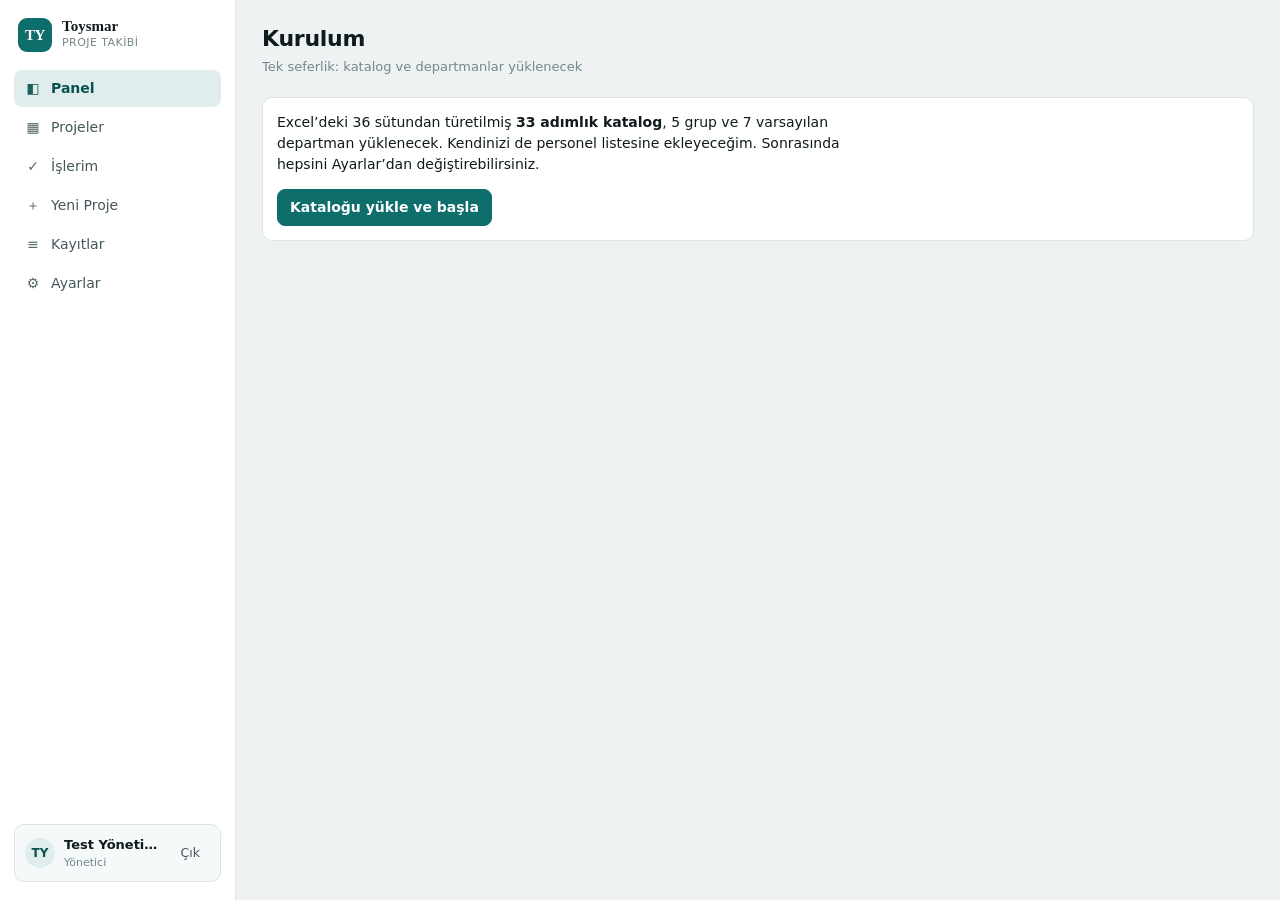
==== test/index.html @ 10fb3516 "Add files via upload" ====
<!doctype html>
<html lang="tr">
<head>
<meta charset="utf-8">
<meta name="viewport" content="width=device-width, initial-scale=1">
<title>Toysmar — test</title>
<link rel="stylesheet" href="../assets/app.css">
<script>
  // Giriş yapmış kabul edilen test kullanıcısı.
  // ?as=e-posta ile başka bir kullanıcıyla açılabilir, ?as=yok ile çıkış yapılmış gibi.
  (function () {
    var as = new URLSearchParams(location.search).get("as");
    if (as === "yok") { window.__MOCK_USER__ = null; return; }
    var mail = as || "yonetici@toysmar.test";
    window.__MOCK_USER__ = {
      email: mail,
      displayName: mail === "yonetici@toysmar.test" ? "Test Yöneticisi" : mail.split("@")[0],
      photoURL: "",
      emailVerified: true
    };
  })();
</script>
<script src="mock-firebase.js"></script>
<script>
  // Yapılandırma kontrolünü geçmek için sahte değerler.
  window.__MOCK_DB__["allowed/yonetici@toysmar.test"] = { name: "Test Yöneticisi", role: "yonetici" };
</script>
</head>
<body>
<div id="root"><div class="gate"><div class="gate-card"><div class="gate-mark">TY</div><h1>Test</h1><p>Yükleniyor…</p></div></div></div>
<div id="modal-root"></div>
<div id="toast" hidden></div>
<script type="module">
  // config.js'i test için geçersiz kılmadan çalıştırabilmek adına
  // gerçek app.js yüklenir; fb.js zaten __TOYSMAR_MOCK__ varsa onu kullanır.
  import("../js/app.js");
</script>
</body>
</html>
---- assets/app.css ----
/* Toysmar Proje Takip — tasarım sistemi.
   Renk yalnızca DURUM için ayrılmıştır; gruplar tipografiyle ayrılır. */

:root{
  --bg:#EEF2F2; --surface:#FFFFFF; --surface-2:#F6F9F9; --surface-3:#EDF2F2;
  --line:#DCE4E4; --line-soft:#E9EEEE; --line-strong:#C2CFCF;
  --ink:#0F1A1C; --ink-mid:#44585A; --ink-soft:#748789;
  --accent:#0E6E6B; --accent-ink:#0A514F; --accent-soft:#DFEEED;
  --ok:#2C7A52; --ok-soft:#E0EFE7;
  --warn:#A2650F; --warn-soft:#F7ECD9;
  --late:#B5382C; --late-soft:#FAE5E2;
  --shadow:0 1px 2px rgba(15,26,28,.05), 0 8px 24px -16px rgba(15,26,28,.28);
  --r:10px;
  color-scheme:light;
}
@media (prefers-color-scheme: dark){
  :root{
    --bg:#0C1314; --surface:#131E20; --surface-2:#182628; --surface-3:#1E2E30;
    --line:#26383A; --line-soft:#1E2E30; --line-strong:#375152;
    --ink:#E9F0F0; --ink-mid:#A9BCBD; --ink-soft:#7C9092;
    --accent:#31B2AB; --accent-ink:#8AE0DA; --accent-soft:#123331;
    --ok:#54C088; --ok-soft:#10291D;
    --warn:#D9A257; --warn-soft:#2C2113;
    --late:#E87C70; --late-soft:#301714;
    --shadow:0 1px 2px rgba(0,0,0,.4), 0 10px 28px -18px rgba(0,0,0,.8);
    color-scheme:dark;
  }
}

*{box-sizing:border-box}
html,body{margin:0; padding:0}
body{
  background:var(--bg); color:var(--ink);
  font-family:"IBM Plex Sans",system-ui,-apple-system,Segoe UI,sans-serif;
  font-size:14px; line-height:1.5; -webkit-font-smoothing:antialiased;
}
h1,h2,h3,h4{font-family:Archivo,system-ui,sans-serif; margin:0; text-wrap:balance; letter-spacing:-.012em}
button,input,select,textarea{font:inherit; color:inherit}
a{color:var(--accent-ink)}
img{max-width:100%}
[hidden]{display:none!important}
:focus-visible{outline:2px solid var(--accent); outline-offset:2px; border-radius:4px}
@media (prefers-reduced-motion:reduce){*{animation:none!important; transition:none!important}}

/* ---------- giriş / kapı ekranları ---------- */
.gate{min-height:100vh; display:grid; place-items:center; padding:24px 16px}
.gate-card{
  background:var(--surface); border:1px solid var(--line); border-radius:16px;
  box-shadow:var(--shadow); width:min(460px,100%); padding:30px 28px; text-align:center;
}
.gate-mark{
  width:52px; height:52px; border-radius:14px; margin:0 auto 16px;
  background:var(--accent); color:#fff; display:grid; place-items:center;
  font-family:Archivo; font-weight:700; font-size:21px; letter-spacing:-.03em;
}
.gate h1{font-size:21px; margin-bottom:6px}
.gate p{color:var(--ink-mid); margin:0 0 20px; font-size:13.5px}
.gate .who{
  background:var(--surface-2); border:1px solid var(--line); border-radius:9px;
  padding:9px 12px; font-size:13px; margin-bottom:16px; word-break:break-all;
}
.gate .err{
  background:var(--late-soft); color:var(--late); border:1px solid currentColor;
  border-radius:9px; padding:10px 12px; font-size:13px; margin-bottom:16px; text-align:left;
}
.btn-google{
  display:inline-flex; align-items:center; justify-content:center; gap:10px; width:100%;
  background:var(--surface); border:1px solid var(--line-strong); border-radius:9px;
  padding:11px 16px; cursor:pointer; font-weight:600; font-size:14.5px;
}
.btn-google:hover{border-color:var(--ink-soft)}
.btn-google svg{width:18px; height:18px; flex:none}
.gate .foot{margin-top:16px; font-size:12px; color:var(--ink-soft)}

/* ---------- kabuk ---------- */
.shell{display:grid; grid-template-columns:236px 1fr; min-height:100vh}
.rail{
  background:var(--surface); border-right:1px solid var(--line);
  display:flex; flex-direction:column; gap:18px; padding:18px 14px;
  position:sticky; top:0; height:100vh; overflow:auto;
}
.brand{display:flex; gap:10px; align-items:center; padding:0 4px}
.brand-mark{
  width:34px; height:34px; border-radius:9px; flex:none;
  background:var(--accent); color:#fff; display:grid; place-items:center;
  font-family:Archivo; font-weight:700; font-size:15px; letter-spacing:-.03em;
}
.brand-name{font-family:Archivo; font-weight:700; font-size:15px; line-height:1.15}
.brand-sub{font-size:11px; color:var(--ink-soft); letter-spacing:.04em; text-transform:uppercase}
.nav{display:flex; flex-direction:column; gap:2px}
.nav button{
  display:flex; align-items:center; gap:9px; width:100%; text-align:left;
  background:none; border:0; padding:8px 10px; border-radius:8px; cursor:pointer;
  color:var(--ink-mid); font-weight:500;
}
.nav button:hover{background:var(--surface-3); color:var(--ink)}
.nav button[aria-current="true"]{background:var(--accent-soft); color:var(--accent-ink); font-weight:600}
.nav .ico{width:18px; text-align:center; font-size:14px; opacity:.9}
.nav .count{margin-left:auto; font-family:"IBM Plex Mono"; font-size:11px; color:var(--ink-soft)}

.rail-foot{margin-top:auto; display:flex; flex-direction:column; gap:8px}
.mecard{
  background:var(--surface-2); border:1px solid var(--line); border-radius:var(--r);
  padding:10px; display:flex; gap:9px; align-items:center;
}
.avatar{
  width:30px; height:30px; border-radius:50%; flex:none; object-fit:cover;
  background:var(--accent-soft); color:var(--accent-ink);
  display:grid; place-items:center; font-weight:700; font-size:12px;
}
.mecard .who{min-width:0; flex:1}
.mecard .nm{font-size:13px; font-weight:600; white-space:nowrap; overflow:hidden; text-overflow:ellipsis}
.mecard .rl{font-size:11px; color:var(--ink-soft); white-space:nowrap; overflow:hidden; text-overflow:ellipsis}

.main{min-width:0; padding:22px 26px 56px; display:flex; flex-direction:column; gap:20px}
.page-head{display:flex; align-items:flex-end; justify-content:space-between; gap:16px; flex-wrap:wrap}
.page-head h1{font-size:22px; font-weight:700}
.page-head .sub{color:var(--ink-soft); font-size:13px; margin-top:2px}

/* ---------- temel bileşenler ---------- */
.btn{
  background:var(--surface); border:1px solid var(--line-strong); border-radius:8px;
  padding:7px 12px; cursor:pointer; font-weight:500; color:var(--ink); white-space:nowrap;
}
.btn:hover{border-color:var(--ink-soft)}
.btn-pri{background:var(--accent); border-color:var(--accent); color:#fff; font-weight:600}
.btn-pri:hover{background:var(--accent-ink); border-color:var(--accent-ink)}
.btn-sm{padding:4px 9px; font-size:12.5px; border-radius:7px}
.btn-xs{font-size:11px; padding:2px 6px; border-radius:6px}
.btn-ghost{background:none; border-color:transparent; color:var(--ink-mid)}
.btn-ghost:hover{background:var(--surface-3); border-color:transparent}
.btn-danger{background:var(--late); border-color:var(--late); color:#fff; font-weight:600}
.btn-danger:hover{filter:brightness(.92)}
.btn-block{background:var(--surface-2); border-color:var(--line-strong); color:var(--ink-soft)}
.btn-block:hover{border-color:var(--warn); color:var(--warn)}
.btn[disabled]{opacity:.45; cursor:not-allowed}

.panel{background:var(--surface); border:1px solid var(--line); border-radius:var(--r)}
.panel-head{
  display:flex; align-items:center; justify-content:space-between; gap:12px;
  padding:12px 14px; border-bottom:1px solid var(--line-soft);
}
.panel-head h2{font-size:13px; font-weight:600; letter-spacing:.05em; text-transform:uppercase; color:var(--ink-mid)}
.panel-body{padding:14px}
.grid2{display:grid; grid-template-columns:1.45fr 1fr; gap:16px; align-items:start}
@media (max-width:1000px){.grid2{grid-template-columns:1fr}}

.tag{
  display:inline-flex; align-items:center; gap:5px; font-size:11px; font-weight:600;
  padding:2px 7px; border-radius:999px; border:1px solid var(--line-strong);
  color:var(--ink-mid); background:var(--surface-2); white-space:nowrap; letter-spacing:.02em;
}
.tag-warn{background:var(--warn-soft); color:var(--warn); border-color:currentColor}
.tag-arch{background:var(--surface-3); color:var(--ink-soft)}
.st{display:inline-flex; align-items:center; gap:5px; font-size:11.5px; font-weight:600; padding:2px 8px; border-radius:999px; white-space:nowrap}
.st::before{content:""; width:6px; height:6px; border-radius:50%; background:currentColor; flex:none}
.st-bekliyor{background:var(--surface-3); color:var(--ink-mid)}
.st-devam{background:var(--accent-soft); color:var(--accent-ink)}
.st-tamam{background:var(--ok-soft); color:var(--ok)}
.st-gecikti{background:var(--late-soft); color:var(--late)}
.st-yakin{background:var(--warn-soft); color:var(--warn)}

.mono{font-family:"IBM Plex Mono",ui-monospace,monospace; font-variant-numeric:tabular-nums}
.muted{color:var(--ink-soft)}
.eyebrow{font-size:10.5px; letter-spacing:.09em; text-transform:uppercase; color:var(--ink-soft); font-weight:600}

/* ---------- kpi ---------- */
.kpis{display:grid; grid-template-columns:repeat(4,1fr); background:var(--surface); border:1px solid var(--line); border-radius:var(--r); overflow:hidden}
.kpi{padding:14px 16px; border-right:1px solid var(--line-soft); display:flex; flex-direction:column; gap:3px}
.kpi:last-child{border-right:0}
.kpi .n{font-family:Archivo; font-size:27px; font-weight:700; line-height:1; font-variant-numeric:tabular-nums}
.kpi .l{font-size:12px; color:var(--ink-soft)}
.kpi .d{font-size:11.5px; color:var(--ink-soft)}
.kpi.alert .n{color:var(--late)}
.kpi.warn .n{color:var(--warn)}
@media (max-width:760px){
  .kpis{grid-template-columns:repeat(2,1fr)}
  .kpi:nth-child(2){border-right:0}
  .kpi:nth-child(-n+2){border-bottom:1px solid var(--line-soft)}
}

/* ---------- çubuklar ---------- */
.bar-row{display:grid; grid-template-columns:120px 1fr 46px; gap:10px; align-items:center; padding:5px 0}
.bar-track{height:7px; background:var(--surface-3); border-radius:4px; overflow:hidden}
.bar-fill{height:100%; background:var(--accent); border-radius:4px}
.bar-fill.is-late{background:var(--late)}
.bar-val{font-family:"IBM Plex Mono"; font-size:12px; text-align:right; font-variant-numeric:tabular-nums; color:var(--ink-mid)}
.prog{display:flex; align-items:center; gap:8px; min-width:120px}
.prog .bar-track{flex:1; min-width:60px}
.prog .pct{font-family:"IBM Plex Mono"; font-size:12px; color:var(--ink-mid); width:34px; text-align:right}

/* ---------- tablolar ---------- */
.tw{overflow-x:auto}
table{border-collapse:collapse; width:100%; font-size:13px}
th{
  text-align:left; font-size:10.5px; letter-spacing:.07em; text-transform:uppercase;
  color:var(--ink-soft); font-weight:600; padding:8px 10px; border-bottom:1px solid var(--line);
  white-space:nowrap; background:var(--surface);
}
td{padding:9px 10px; border-bottom:1px solid var(--line-soft); vertical-align:middle}
tbody tr:last-child td{border-bottom:0}
tr.click{cursor:pointer}
tr.click:hover td{background:var(--surface-2)}
td.click{cursor:pointer; text-decoration:underline; text-underline-offset:2px}
tr.is-arch td{opacity:.62}
.t-name{font-weight:600}

/* ---------- matris ---------- */
.matrix-wrap{overflow-x:auto; border-radius:var(--r)}
table.matrix{border-collapse:separate; border-spacing:0; width:auto}
table.matrix th.vert{
  height:152px; padding:6px 0 8px; width:26px; min-width:26px; vertical-align:bottom;
  border-bottom:1px solid var(--line); overflow:hidden;
}
table.matrix th.vert span{
  writing-mode:vertical-rl; transform:rotate(180deg); font-size:10.5px; letter-spacing:.02em;
  text-transform:none; white-space:nowrap; color:var(--ink-mid); font-weight:500;
  max-height:138px; overflow:hidden;
}
table.matrix th.gsep, table.matrix td.gsep{border-left:1px solid var(--line-strong)}
table.matrix th.sticky, table.matrix td.sticky{
  position:sticky; left:0; z-index:2; background:var(--surface);
  min-width:190px; max-width:190px; border-right:1px solid var(--line-strong);
}
table.matrix td.sticky{font-weight:600; font-size:12.5px; white-space:nowrap; overflow:hidden; text-overflow:ellipsis}
table.matrix td.cell{padding:0; width:26px; height:30px; text-align:center; border-bottom:1px solid var(--line-soft)}
.dot{width:15px; height:15px; border-radius:4px; display:inline-block; border:1px solid transparent}
.dot-none{background:transparent; border-color:var(--line)}
.dot-bekliyor{background:var(--surface-3); border-color:var(--line-strong)}
.dot-devam{background:var(--accent)}
.dot-tamam{background:var(--ok)}
.dot-gecikti{background:var(--late)}
.legend{display:flex; gap:14px; flex-wrap:wrap; align-items:center; font-size:12px; color:var(--ink-mid)}
.legend .li{display:flex; align-items:center; gap:6px}

/* ---------- adım seçici ---------- */
.gwrap{display:flex; flex-direction:column; gap:6px; margin-bottom:16px}
.gtitle{display:flex; align-items:baseline; gap:8px; padding-bottom:5px; border-bottom:1px solid var(--line)}
.gtitle h3{font-size:12.5px; font-weight:600; letter-spacing:.06em; text-transform:uppercase; color:var(--ink)}
.gtitle .c{font-size:11.5px; color:var(--ink-soft); font-family:"IBM Plex Mono"}
.chips{display:grid; grid-template-columns:repeat(auto-fill,minmax(215px,1fr)); gap:7px; padding-top:8px}
.chip{
  display:flex; align-items:center; gap:8px; padding:8px 10px; cursor:pointer;
  border:1px solid var(--line); border-radius:8px; background:var(--surface-2); text-align:left;
}
.chip:hover{border-color:var(--line-strong)}
.chip.on{border-color:var(--accent); background:var(--accent-soft)}
.chip .box{
  width:16px; height:16px; border-radius:4px; border:1.5px solid var(--line-strong);
  flex:none; display:grid; place-items:center; font-size:10px; color:#fff; background:var(--surface);
}
.chip.on .box{background:var(--accent); border-color:var(--accent)}
.chip .nm{display:block; font-size:13px; font-weight:500; line-height:1.25}
.chip .dp{display:block; font-size:10.5px; color:var(--ink-soft); margin-top:1px}

/* ---------- formlar ---------- */
.form{display:grid; grid-template-columns:repeat(2,1fr); gap:12px}
.form .full{grid-column:1/-1}
@media (max-width:720px){.form{grid-template-columns:1fr}}
.f label{display:block; font-size:11px; letter-spacing:.05em; text-transform:uppercase; color:var(--ink-soft); font-weight:600; margin-bottom:4px}
.f input,.f select,.f textarea{
  width:100%; background:var(--surface); border:1px solid var(--line-strong);
  border-radius:7px; padding:7px 9px; font-size:13.5px;
}
.f textarea{min-height:62px; resize:vertical}
.f input:focus,.f select:focus,.f textarea:focus{border-color:var(--accent); outline:none; box-shadow:0 0 0 3px var(--accent-soft)}
.inp-sm{background:var(--surface); border:1px solid var(--line); border-radius:6px; padding:4px 6px; font-size:12.5px; width:100%}
.inp-sm:focus{border-color:var(--accent); outline:none}
.inp-date{font-family:"IBM Plex Mono"; font-size:12px}
.steps-nav{display:flex; gap:6px; align-items:center; font-size:12px; color:var(--ink-soft)}
.steps-nav .s{display:flex; align-items:center; gap:6px; padding:4px 10px; border-radius:999px; background:var(--surface-3)}
.steps-nav .s.on{background:var(--accent-soft); color:var(--accent-ink); font-weight:600}
.steps-nav .s .n{font-family:"IBM Plex Mono"; font-weight:600}

/* ---------- adet hücresi ---------- */
.qcell{display:flex; flex-direction:column; gap:3px}
.qrow{display:flex; align-items:center; gap:3px}
.qin{width:100%; min-width:0; text-align:center; padding:4px 3px}
.qin-ok{border-color:var(--ok); color:var(--ok); font-weight:600}
.qin-short{border-color:var(--warn); color:var(--warn); font-weight:600}
.qsep{color:var(--ink-soft); font-size:12px; flex:none}
.qinfo{display:flex; align-items:center; gap:6px}
.qbar{flex:1; height:4px; background:var(--surface-3); border-radius:3px; overflow:hidden; min-width:22px}
.qfill{height:100%; background:var(--warn); border-radius:3px}
.qfill.is-ok{background:var(--ok)}
.qall{background:none; border:0; padding:0; cursor:pointer; flex:none; font-size:10.5px; color:var(--accent-ink); text-decoration:underline; text-underline-offset:2px}
.qunit{font-size:10px; color:var(--ink-soft); flex:none}

/* ---------- iş emri satırları ---------- */
.trow{display:grid; grid-template-columns:minmax(150px,1.4fr) 116px 118px 122px 112px 104px; gap:9px; align-items:center; padding:8px 12px; border-bottom:1px solid var(--line-soft)}
.trow:last-child{border-bottom:0}
.trow:hover{background:var(--surface-2)}
.trow.done .tn{color:var(--ink-soft)}
.trow .tn{font-weight:600; font-size:13px}
.trow .tspec{font-size:11.5px; color:var(--ink-soft); margin-top:1px; word-break:break-word}
.thead-row{display:grid; grid-template-columns:minmax(150px,1.4fr) 116px 118px 122px 112px 104px; gap:9px; padding:7px 12px; border-bottom:1px solid var(--line); background:var(--surface-2)}
.thead-row span{font-size:10.5px; letter-spacing:.07em; text-transform:uppercase; color:var(--ink-soft); font-weight:600}
.c-act{display:flex; flex-direction:column; align-items:flex-start; gap:3px}
@media (max-width:900px){
  .trow,.thead-row{grid-template-columns:1fr 1fr; gap:8px}
  .thead-row{display:none}
  .trow{padding:11px 12px; border-bottom:1px solid var(--line)}
  .trow .c-name{grid-column:1/-1}
}
.gband{
  display:flex; align-items:center; gap:9px; padding:8px 12px;
  background:var(--surface-3); border-bottom:1px solid var(--line);
  font-size:11px; letter-spacing:.08em; text-transform:uppercase; font-weight:600; color:var(--ink-mid);
}
.gband .n{font-family:"IBM Plex Mono"; color:var(--ink-soft); letter-spacing:0}

/* ---------- çeşitli ---------- */
.empty{padding:30px 16px; text-align:center; color:var(--ink-soft)}
.empty h3{font-size:15px; color:var(--ink); margin-bottom:5px}
.banner{display:flex; gap:10px; align-items:flex-start; padding:11px 13px; border-radius:var(--r); font-size:13px; border:1px solid currentColor}
.banner-warn{background:var(--warn-soft); color:var(--warn)}
.banner-err{background:var(--late-soft); color:var(--late)}
.banner strong{display:block; color:inherit}
.row-actions{display:flex; gap:6px; flex-wrap:wrap}
.list-line{display:flex; align-items:center; gap:10px; padding:8px 0; border-bottom:1px solid var(--line-soft)}
.list-line:last-child{border-bottom:0}
.list-line .g{flex:1; min-width:0}

#toast{
  position:fixed; left:50%; bottom:22px; transform:translateX(-50%);
  background:var(--ink); color:var(--bg); padding:9px 15px; border-radius:8px;
  font-size:13px; font-weight:500; box-shadow:var(--shadow); z-index:60; max-width:90vw;
}
#toast.toast-error{background:var(--late); color:#fff}

.modal-bg{position:fixed; inset:0; background:rgba(8,16,17,.5); display:grid; place-items:center; padding:18px; z-index:50}
.modal{background:var(--surface); border:1px solid var(--line); border-radius:14px; box-shadow:var(--shadow); width:min(620px,100%); max-height:86vh; overflow:auto}
.modal-head{display:flex; align-items:center; justify-content:space-between; padding:14px 16px; border-bottom:1px solid var(--line)}
.modal-head h2{font-size:16px}
.modal-body{padding:16px}
.modal-foot{display:flex; justify-content:flex-end; gap:8px; padding:12px 16px; border-top:1px solid var(--line); position:sticky; bottom:0; background:var(--surface)}

@media (max-width:860px){
  .shell{grid-template-columns:1fr}
  .rail{position:static; height:auto; flex-direction:row; align-items:center; flex-wrap:wrap;
        border-right:0; border-bottom:1px solid var(--line); gap:12px; padding:12px 16px}
  .nav{flex-direction:row; flex-wrap:wrap; flex:1}
  .nav button{width:auto; padding:6px 10px}
  .nav .count{margin-left:5px}
  .rail-foot{margin:0; width:100%}
  .main{padding:16px 16px 48px}
}
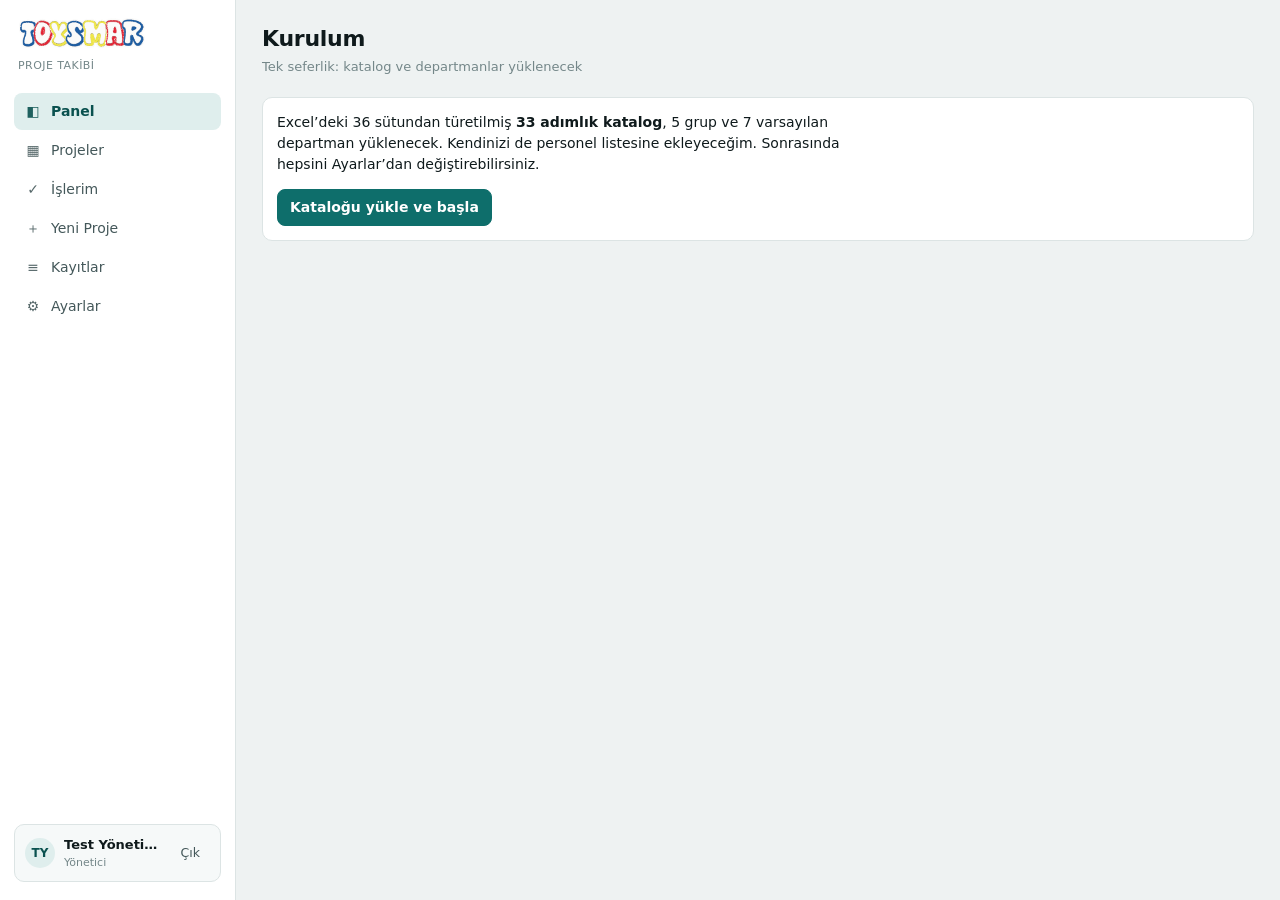
==== commit 4b078c6c: "Update index.html" ====
--- a/test/index.html
+++ b/test/index.html
@@ -5,6 +5,7 @@
 <meta name="viewport" content="width=device-width, initial-scale=1">
 <title>Toysmar — test</title>
 <link rel="stylesheet" href="../assets/app.css">
+  <link rel="stylesheet" href="../assets/logo.css">
 <script>
   // Giriş yapmış kabul edilen test kullanıcısı.
   // ?as=e-posta ile başka bir kullanıcıyla açılabilir, ?as=yok ile çıkış yapılmış gibi.
--- a/assets/logo.css
+++ b/assets/logo.css
@@ -0,0 +1,23 @@
+/* Toysmar markasi.
+   Uygulamadaki "TY" yer tutucusunun yerini kurumsal logo alir.
+   Logo depoya ikili dosya olarak yazilamadigi icin buraya veri olarak gomulmustur
+   (412x98 PNG). Yenilemek gerekirse yalnizca asagidaki --logo degeri degistirilir.
+   Bu dosya app.css'ten SONRA yuklenir; marka kutularinin kuralini devralir. */
+
+:root{
+  --logo:url("[data-uri]");
+}
+
+.gate-mark,
+.brand-mark{
+  background:var(--logo) center/contain no-repeat;
+  border-radius:0;
+  font-size:0;
+  color:transparent;
+  display:block;
+}
+.gate-mark{width:206px; height:49px; margin:0 auto 18px}
+.brand-mark{width:128px; height:30px}
+
+.brand{flex-wrap:wrap}
+.brand-name{display:none}
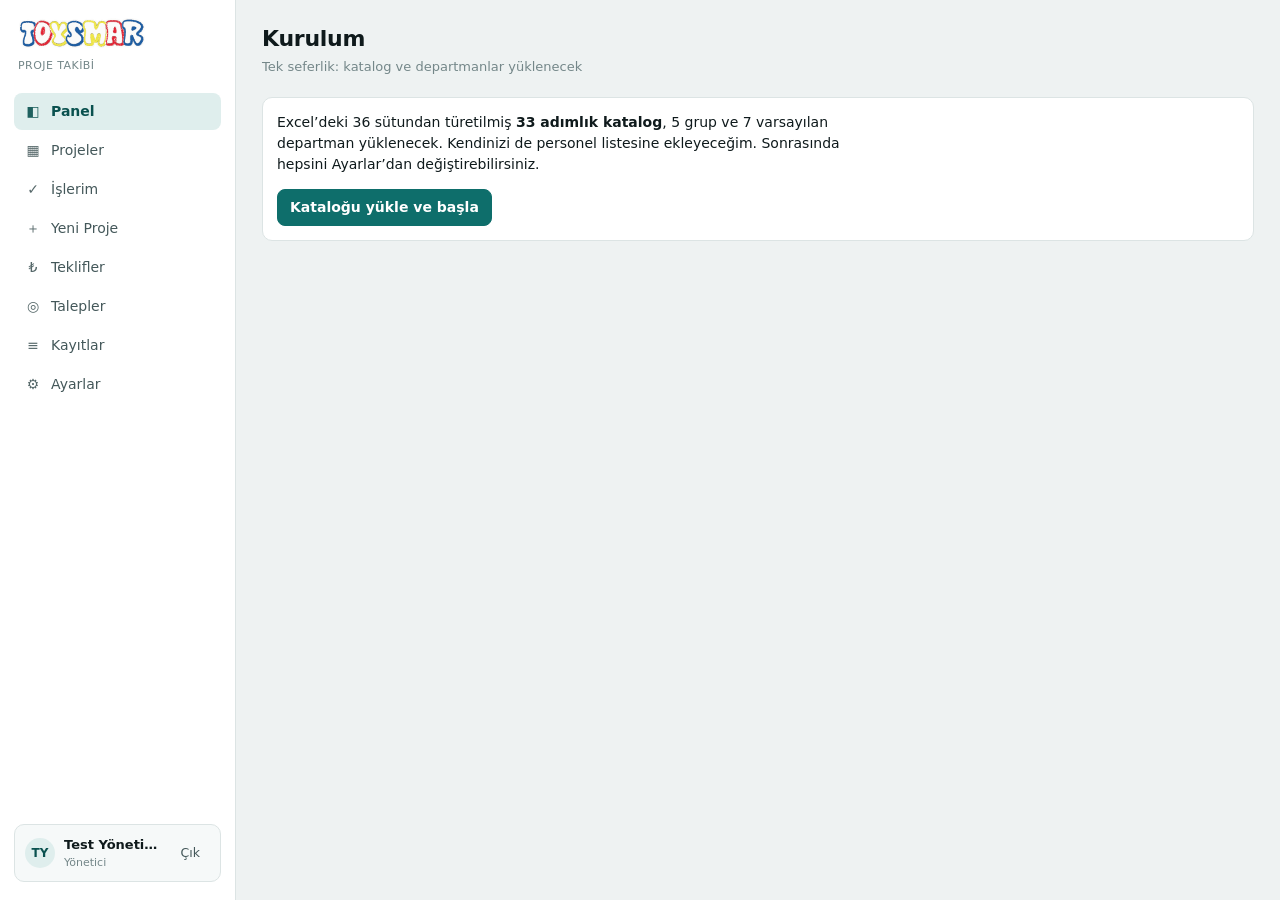
==== commit ee69d522: "Add files via upload" ====
--- a/test/index.html
+++ b/test/index.html
@@ -5,7 +5,8 @@
 <meta name="viewport" content="width=device-width, initial-scale=1">
 <title>Toysmar — test</title>
 <link rel="stylesheet" href="../assets/app.css">
-  <link rel="stylesheet" href="../assets/logo.css">
+<link rel="stylesheet" href="../assets/teklif.css">
+<link rel="stylesheet" href="../assets/logo.css">
 <script>
   // Giriş yapmış kabul edilen test kullanıcısı.
   // ?as=e-posta ile başka bir kullanıcıyla açılabilir, ?as=yok ile çıkış yapılmış gibi.
--- a/assets/app.css
+++ b/assets/app.css
@@ -71,6 +71,34 @@
 .btn-google:hover{border-color:var(--ink-soft)}
 .btn-google svg{width:18px; height:18px; flex:none}
 .gate .foot{margin-top:16px; font-size:12px; color:var(--ink-soft)}
+
+.gate-form{display:flex; flex-direction:column; gap:5px; text-align:left; margin-bottom:14px}
+.gate-form label{font-size:12px; font-weight:600; color:var(--ink-mid); margin-top:6px}
+.gate-form input{
+  background:var(--surface); border:1px solid var(--line-strong); border-radius:9px;
+  padding:10px 12px; font-size:14px; color:var(--ink); width:100%;
+}
+.gate-form input:focus{border-color:var(--accent); outline:none}
+.btn-wide{width:100%; margin-top:14px; padding:11px 16px; font-size:14.5px}
+.linkish{
+  background:none; border:0; padding:0; cursor:pointer; font:inherit; font-size:12.5px;
+  color:var(--accent); text-decoration:underline; text-underline-offset:2px;
+}
+.linkish:hover{color:var(--accent-ink)}
+.gate-sep{display:flex; align-items:center; gap:10px; margin:18px 0 14px; color:var(--ink-soft); font-size:11.5px}
+.gate-sep::before,.gate-sep::after{content:""; flex:1; height:1px; background:var(--line)}
+
+/* ---------- erişim talepleri ---------- */
+.reqline{
+  display:flex; align-items:flex-start; gap:12px; flex-wrap:wrap;
+  padding:11px 0; border-bottom:1px solid var(--line-soft);
+}
+.reqline:last-child{border-bottom:0}
+.rq-who{flex:1 1 240px; min-width:0; display:flex; flex-direction:column; gap:2px}
+.rq-name{font-weight:600; font-size:13.5px}
+.rq-gorev{font-size:12.5px; margin-top:3px; display:flex; align-items:baseline; gap:6px}
+.rq-act{display:flex; align-items:center; gap:6px; flex:none; flex-wrap:wrap; justify-content:flex-end}
+.rq-role{width:130px}
 
 /* ---------- kabuk ---------- */
 .shell{display:grid; grid-template-columns:236px 1fr; min-height:100vh}
--- a/assets/teklif.css
+++ b/assets/teklif.css
@@ -0,0 +1,239 @@
+/* Teklif modülü — düzenleyici ekranı ve yazdırılan A4 belge.
+   Ekran parçaları app.css belirteçlerini kullanır; belge (.qdoc) her temada
+   beyaz kâğıt üzerinde siyah yazıdır. */
+
+/* ---------- ortak ---------- */
+.banner-info{background:var(--accent-soft); color:var(--accent-ink)}
+.st-pasif{background:var(--surface-3); color:var(--ink-soft)}
+.seg{display:inline-flex; flex-wrap:wrap; gap:2px; background:var(--surface-3); border-radius:8px; padding:2px}
+.seg button{background:none; border:0; border-radius:6px; padding:5px 10px; font-size:12.5px; cursor:pointer; color:var(--ink-mid); font-weight:500}
+.seg button:hover{color:var(--ink)}
+.seg button.on{background:var(--surface); color:var(--ink); font-weight:600; box-shadow:0 1px 2px rgba(15,26,28,.12)}
+.seg button .mono{font-size:11px; color:var(--ink-soft); margin-left:2px}
+.seg button[disabled]{cursor:not-allowed; opacity:.6}
+.seg-full{display:flex}
+.seg-full button{flex:1}
+.inp{background:var(--surface); border:1px solid var(--line-strong); border-radius:7px; padding:6px 8px; font-size:13px; width:100%; min-width:0; color:var(--ink)}
+.inp:focus{border-color:var(--accent); outline:none; box-shadow:0 0 0 3px var(--accent-soft)}
+.inp[disabled]{background:var(--surface-2); color:var(--ink-mid); border-color:var(--line)}
+.num{text-align:right}
+.ibtn{background:none; border:1px solid transparent; border-radius:6px; width:24px; height:24px; padding:0; cursor:pointer; color:var(--ink-soft); font-size:12px; line-height:1}
+.ibtn:hover{background:var(--surface-3); color:var(--ink)}
+.ibtn-del:hover{background:var(--late-soft); color:var(--late)}
+.qhint{font-size:11.5px; color:var(--ink-soft); margin-top:4px}
+.qhint strong{color:var(--ink-mid); font-weight:600}
+.qsave{font-size:12px; color:var(--ink-soft); align-self:center; white-space:nowrap}
+.qsave.is-ok::before{content:"✓ "; color:var(--ok)}
+.qsave.is-dirty{color:var(--warn)}
+.qsave.is-err{color:var(--late); font-weight:600}
+.qmiss{font-size:11px; color:var(--warn); font-family:"IBM Plex Sans",sans-serif}
+.qmiss-inline{color:var(--warn); font-weight:600}
+.qtokens{font-size:12px; margin:10px 0 0}
+.qtokens code{font-family:"IBM Plex Mono",monospace; font-size:11.5px; background:var(--surface-3); padding:1px 4px; border-radius:4px}
+
+/* ---------- liste ---------- */
+.qlist-head{flex-wrap:wrap}
+.qsearch{width:min(280px,100%)}
+
+/* ---------- düzenleyici yerleşimi ---------- */
+.qgrid{display:grid; grid-template-columns:minmax(0,1fr) 300px; gap:16px; align-items:start}
+.qmain{display:flex; flex-direction:column; gap:16px; min-width:0}
+.qside{display:flex; flex-direction:column; gap:16px; position:sticky; top:16px}
+@media (max-width:1100px){
+  .qgrid{grid-template-columns:1fr}
+  .qside{position:static}
+}
+
+/* ---------- kalemler ---------- */
+.ql-headrow,.ql{display:grid; grid-template-columns:22px minmax(200px,1fr) 64px 84px 108px 112px 50px; gap:8px; align-items:start; padding:8px 12px}
+.ql-headrow{padding:7px 12px; border-bottom:1px solid var(--line); background:var(--surface-2)}
+.ql-headrow span{font-size:10.5px; letter-spacing:.07em; text-transform:uppercase; color:var(--ink-soft); font-weight:600}
+.ql-headrow span:nth-child(3),.ql-headrow span:nth-child(5){text-align:right}
+.ql{border-bottom:1px solid var(--line-soft)}
+.ql:hover{background:var(--surface-2)}
+.ql-n{font-size:12px; color:var(--ink-soft); padding-top:7px; text-align:right; border-radius:5px; user-select:none}
+.ql-n[draggable="true"]{cursor:grab}
+.ql-n[draggable="true"]:hover{background:var(--surface-3); color:var(--ink)}
+.ql.dragging{opacity:.45}
+.ql.drop-before{box-shadow:inset 0 2px 0 var(--accent)}
+.ql.drop-after{box-shadow:inset 0 -2px 0 var(--accent)}
+.ql-prod{display:flex; flex-direction:column; gap:4px; min-width:0}
+.ql-prod .inp{font-weight:600}
+.ql-prod .inp-note{font-weight:400; font-size:12px; padding:3px 8px; border-color:transparent; background:transparent}
+.ql:hover .inp-note,.ql-prod .inp-note:focus{border-color:var(--line); background:var(--surface)}
+.ql-prod .inp-note::placeholder{color:var(--ink-soft); opacity:.7}
+.ql-hint{font-size:11.5px; color:var(--ink-soft)}
+.ql-hint:empty{display:none}
+.ql-hint .linkish{font-size:11.5px}
+.ql-total{text-align:right; padding-top:7px; font-size:13px; font-weight:600; white-space:nowrap}
+.ql-act{display:grid; grid-template-columns:24px 24px; gap:1px 2px; padding-top:3px; justify-content:end; opacity:.45}
+.ql:hover .ql-act,.ql:focus-within .ql-act{opacity:1}
+.ql-lbl{display:none}
+.ql.is-noprice [data-lf="price"]{border-color:var(--warn); background:var(--warn-soft)}
+.ql-head{background:var(--surface-3); grid-template-columns:22px minmax(0,1fr) 50px; border-bottom:1px solid var(--line)}
+.ql-head:hover{background:var(--surface-3)}
+.ql-head .ql-n{font-weight:700; color:var(--ink-mid)}
+.inp-head{font-weight:700; text-transform:uppercase; letter-spacing:.05em; font-size:12px}
+@media (max-width:820px){
+  .ql-headrow{display:none}
+  .ql{grid-template-columns:22px 1fr 1fr; padding:12px; row-gap:8px}
+  .ql-prod{grid-column:2 / -1}
+  .ql-lbl{display:block; font-size:10.5px; letter-spacing:.06em; text-transform:uppercase; color:var(--ink-soft); font-weight:600; margin-bottom:2px}
+  .ql > div:nth-child(3){grid-column:2}
+  .ql > div:nth-child(4){grid-column:3}
+  .ql > div:nth-child(5){grid-column:2}
+  .ql-total{grid-column:3; align-self:end; padding:0 0 8px; text-align:right; font-size:14px}
+  .ql-act{grid-column:2 / -1; display:flex; gap:4px; justify-content:flex-end; opacity:1}
+  .ql-head{grid-template-columns:22px 1fr}
+  .ql-head .ql-act{grid-column:2}
+  .ql-prod .inp-note{border-color:var(--line); background:var(--surface)}
+}
+
+.qadd{padding:12px; display:flex; flex-direction:column; gap:8px; border-top:1px solid var(--line-soft)}
+.qadd-in{position:relative}
+.qadd-in .inp{padding:9px 11px; font-size:13.5px; border-style:dashed}
+.qadd-in .inp:focus{border-style:solid}
+.qadd-res{display:flex; flex-direction:column; margin-top:4px; border-radius:8px; overflow:hidden}
+.qadd-res:not(:empty){border:1px solid var(--line)}
+.qres{display:flex; flex-direction:column; align-items:flex-start; gap:1px; background:var(--surface); border:0; border-bottom:1px solid var(--line-soft); padding:7px 11px; cursor:pointer; text-align:left}
+.qres:last-child{border-bottom:0}
+.qres:hover,.qres.on{background:var(--accent-soft)}
+.qres-nm{font-size:13px; font-weight:600}
+.qres-meta{font-size:11.5px; color:var(--ink-soft)}
+.qres-free .qres-nm{font-weight:500; color:var(--accent-ink)}
+
+/* ---------- görsel ---------- */
+.qdrop{display:flex; flex-direction:column; align-items:center; gap:3px; padding:20px; border:1.5px dashed var(--line-strong); border-radius:10px; cursor:pointer; text-align:center; background:var(--surface-2)}
+.qdrop:hover{border-color:var(--accent); background:var(--accent-soft)}
+.qdrop strong{font-size:13.5px; color:var(--accent-ink)}
+.qdrop span{font-size:12px; color:var(--ink-soft)}
+.qimg{display:grid; grid-template-columns:minmax(0,1.3fr) 1fr; gap:14px; align-items:start}
+.qimg img{border-radius:8px; border:1px solid var(--line); width:100%; background:#fff}
+.qimg-wait{padding:30px; text-align:center; color:var(--ink-soft); background:var(--surface-2); border-radius:8px}
+.qimg-side{display:flex; flex-direction:column; gap:10px}
+@media (max-width:640px){.qimg{grid-template-columns:1fr}}
+.qstamp{display:flex; align-items:center; gap:14px; flex-wrap:wrap}
+.qstamp img{max-height:90px; border:1px solid var(--line); border-radius:8px; background:#fff; padding:6px}
+
+/* ---------- metinler ---------- */
+.qterms{display:flex; flex-direction:column; gap:5px}
+.qterm{display:grid; grid-template-columns:22px 1fr 26px; gap:6px; align-items:start}
+.qterm-n{font-size:12px; color:var(--ink-soft); padding-top:7px; text-align:right}
+.qterm textarea{width:100%; background:var(--surface); border:1px solid var(--line); border-radius:7px; padding:6px 8px; font-size:13px; resize:vertical; min-height:34px; line-height:1.45; color:var(--ink)}
+.qterm textarea:focus{border-color:var(--accent); outline:none}
+.qterm textarea[disabled]{background:var(--surface-2); color:var(--ink-mid)}
+.qterm .ibtn{margin-top:5px}
+
+/* ---------- yan panel ---------- */
+.qctl{display:flex; flex-direction:column; gap:10px; margin-bottom:12px}
+.qdisc{display:grid; grid-template-columns:1fr 64px; gap:6px}
+.qtotals{border-top:1px solid var(--line); padding-top:10px; margin-bottom:10px}
+.qt-row{display:flex; justify-content:space-between; gap:10px; font-size:13px; padding:3px 0; color:var(--ink-mid)}
+.qt-row .mono{color:var(--ink)}
+.qt-grand{display:flex; justify-content:space-between; align-items:baseline; gap:10px; border-top:1px solid var(--line); margin-top:6px; padding-top:8px}
+.qt-grand span:first-child{font-size:12px; font-weight:600; color:var(--ink-mid); text-transform:uppercase; letter-spacing:.05em}
+.qt-grand .mono{font-family:Archivo,system-ui,sans-serif; font-variant-numeric:tabular-nums; font-size:21px; font-weight:700; color:var(--ink)}
+.qt-words{font-size:11.5px; color:var(--ink-soft); margin-top:4px; line-height:1.4}
+.qwarn{margin:0 0 10px; padding:8px 10px 8px 26px; background:var(--warn-soft); color:var(--warn); border-radius:8px; font-size:12.5px}
+.qwarn li{margin:1px 0}
+.qok{margin:0 0 10px; padding:7px 10px; background:var(--ok-soft); color:var(--ok); border-radius:8px; font-size:12.5px; font-weight:600}
+.qwarn-wide .qwarn,.qwarn-wide .qok{margin:0}
+.qacts{margin-top:8px}
+.qnotes{width:100%; background:var(--surface); border:1px solid var(--line-strong); border-radius:7px; padding:7px 9px; font-size:13px; resize:vertical; color:var(--ink)}
+.qnotes:focus{border-color:var(--accent); outline:none}
+.qrevs{display:flex; flex-direction:column; gap:4px; padding:8px}
+.qrev{display:grid; grid-template-columns:40px 1fr auto; grid-template-rows:auto auto; column-gap:8px; align-items:center; text-align:left; background:none; border:1px solid transparent; border-radius:8px; padding:6px 8px; cursor:pointer; font-size:12.5px}
+.qrev:hover{background:var(--surface-2)}
+.qrev.on{background:var(--accent-soft); border-color:var(--accent); cursor:default}
+.qrev .st{grid-column:2 / 4; justify-self:start; margin-top:2px}
+
+/* ---------- katalog ---------- */
+.pcat-grid{display:grid; grid-template-columns:minmax(0,1fr) 100px 170px 120px auto; gap:6px}
+.pcat-row{display:grid; grid-template-columns:minmax(0,1fr) 100px 170px 120px 70px 44px; gap:6px; align-items:center; padding:5px 0; border-bottom:1px solid var(--line-soft)}
+.pcat-row:last-child{border-bottom:0}
+.pcat-row .inp{padding:4px 7px; font-size:12.5px}
+.pcat-used{font-size:11px; text-align:right; white-space:nowrap}
+@media (max-width:700px){
+  .pcat-grid{grid-template-columns:1fr 1fr}
+  .pcat-row{grid-template-columns:1fr 1fr; padding:9px 0}
+  .pcat-row .inp:first-child{grid-column:1 / -1}
+}
+
+/* ---------- önizleme kâğıdı ---------- */
+.paper-wrap{overflow-x:auto; padding:6px 0 30px}
+.paper{width:210mm; min-height:297mm; margin:0 auto; background:#fff; box-shadow:var(--shadow), 0 0 0 1px var(--line); padding:14mm 13mm; border-radius:2px}
+
+/* ---------- belge ---------- */
+.qdoc{
+  --d-ink:#111a1c; --d-mid:#4b5b5d; --d-soft:#7d8b8d; --d-line:#d6dddd; --d-band:#f1f4f4; --d-accent:#0E6E6B;
+  position:relative; color:var(--d-ink); background:#fff; color-scheme:light;
+  font-family:"IBM Plex Sans",system-ui,-apple-system,"Segoe UI",sans-serif; font-size:10pt; line-height:1.42;
+  -webkit-print-color-adjust:exact; print-color-adjust:exact;
+}
+.qdoc-wm{position:fixed; top:42%; left:50%; transform:translate(-50%,-50%) rotate(-28deg); font-family:Archivo,sans-serif; font-weight:700; font-size:110pt; letter-spacing:.08em; color:rgba(181,56,44,.08); pointer-events:none; z-index:0; white-space:nowrap}
+.paper .qdoc-wm{position:absolute; top:360px}
+.qdoc > *{position:relative; z-index:1}
+.qd-head{display:flex; justify-content:space-between; align-items:flex-start; gap:20px; padding-bottom:10px; border-bottom:2.5pt solid var(--d-accent)}
+.qd-logo{height:46px; width:auto; display:block}
+.qd-company{font-family:Archivo,sans-serif; font-weight:700; font-size:18pt}
+.qd-slogan{font-size:8.5pt; color:var(--d-mid); margin-top:5px; font-style:italic}
+.qd-title{text-align:right}
+.qd-kind{font-family:Archivo,sans-serif; font-weight:700; font-size:17pt; letter-spacing:.02em; text-transform:uppercase; color:var(--d-ink); margin-bottom:4px}
+.qd-meta{border-collapse:collapse; margin-left:auto; font-size:9pt; width:auto}
+.qd-meta th{font-weight:500; color:var(--d-soft); text-align:right; padding:1px 10px 1px 0; text-transform:none; letter-spacing:0; font-size:9pt; border:0; background:none}
+.qd-meta td{text-align:right; padding:1px 0; font-family:"IBM Plex Mono",monospace; font-weight:600; border:0; font-size:9pt}
+.qd-parties{display:grid; grid-template-columns:1fr 1fr; gap:10px; margin:12px 0 10px}
+.qd-box{border:1px solid var(--d-line); border-radius:4px; padding:8px 10px; font-size:9pt; color:var(--d-mid)}
+.qd-lbl{font-size:7.5pt; letter-spacing:.1em; text-transform:uppercase; color:var(--d-soft); font-weight:600; margin-bottom:3px}
+.qd-strong{font-weight:700; color:var(--d-ink); font-size:10.5pt; margin-bottom:1px}
+.qd-subject{font-size:10pt; margin:0 0 6px}
+.qd-subject span{font-size:7.5pt; letter-spacing:.1em; text-transform:uppercase; color:var(--d-soft); font-weight:600; margin-right:8px}
+.qd-intro{margin:0 0 10px; color:var(--d-mid); font-size:9.5pt}
+.qd-items{width:100%; border-collapse:collapse; font-size:9.5pt; margin-top:4px}
+.qd-items thead{display:table-header-group}
+.qd-items th{background:var(--d-ink); color:#fff; text-transform:uppercase; letter-spacing:.06em; font-size:7.5pt; font-weight:600; padding:5px 7px; text-align:left; border:0; white-space:nowrap}
+.qd-items td{padding:5px 7px; border-bottom:1px solid var(--d-line); vertical-align:top}
+.qd-items tr{break-inside:avoid; page-break-inside:avoid}
+.qd-items .qd-no{width:28px; text-align:center; color:var(--d-soft)}
+.qd-items th.qd-no{color:#fff}
+.qd-items .qd-code{width:70px; font-family:"IBM Plex Mono",monospace; font-size:8.5pt}
+.qd-items .qd-qty{width:80px; text-align:right; white-space:nowrap}
+.qd-items .qd-num{width:100px; text-align:right; white-space:nowrap; font-family:"IBM Plex Mono",monospace; font-size:9pt}
+.qd-items th.qd-qty,.qd-items th.qd-num{text-align:right; font-family:"IBM Plex Sans",system-ui,sans-serif; font-size:7.5pt}
+.qd-name{font-weight:600}
+.qd-note{font-size:8.5pt; color:var(--d-mid)}
+.qd-grp td{background:var(--d-band); font-weight:700; font-size:8pt; letter-spacing:.07em; text-transform:uppercase; color:var(--d-mid); padding:4px 7px}
+.qd-sum{display:grid; grid-template-columns:1fr 250px; gap:16px; margin-top:8px; break-inside:avoid; page-break-inside:avoid}
+.qd-words{font-size:9pt; color:var(--d-mid); font-style:italic; padding-top:4px}
+.qd-vatnote{font-style:normal; margin-top:4px; font-weight:600; color:var(--d-ink)}
+.qd-totals{border-collapse:collapse; width:100%; font-size:9.5pt}
+.qd-totals th{text-align:left; font-weight:500; color:var(--d-mid); padding:3px 0; text-transform:none; letter-spacing:0; font-size:9.5pt; border:0; background:none}
+.qd-totals td{text-align:right; padding:3px 0; font-family:"IBM Plex Mono",monospace; border:0; white-space:nowrap}
+.qd-totals .qd-grand th,.qd-totals .qd-grand td{border-top:1.5pt solid var(--d-ink); padding-top:5px; font-weight:700; color:var(--d-ink); font-size:11pt}
+.qd-fig{margin:0; padding-top:10px; break-before:page; page-break-before:always; break-inside:avoid; page-break-inside:avoid; text-align:center}
+.paper .qd-fig{margin-top:28px; padding-top:22px; border-top:1px dashed var(--d-line)}
+.qd-annex{font-family:Archivo,sans-serif; font-size:9pt; letter-spacing:.08em; text-transform:uppercase; color:var(--d-mid); text-align:left; margin-bottom:8px}
+.qd-fig img{max-width:100%; max-height:240mm; border:1px solid var(--d-line); border-radius:3px}
+.qd-fig figcaption{font-size:8.5pt; color:var(--d-mid); margin-top:4px}
+.qd-sec{margin-top:12px; break-inside:avoid; page-break-inside:avoid}
+.qd-sec h3{font-family:Archivo,sans-serif; font-size:9pt; letter-spacing:.08em; text-transform:uppercase; color:var(--d-ink); margin:0 0 4px; padding-bottom:3px; border-bottom:1px solid var(--d-line)}
+.qd-sec ol{margin:0; padding-left:18px; font-size:9pt; color:var(--d-mid)}
+.qd-sec li{margin:1.5px 0}
+.qd-sec p{margin:0; font-size:9pt; color:var(--d-mid)}
+.qd-privacy p{font-size:8.5pt}
+.qd-sign{display:grid; grid-template-columns:1fr 1fr; gap:24px; margin-top:18px; break-inside:avoid; page-break-inside:avoid}
+.qd-signbox{border:1px solid var(--d-line); border-radius:4px; padding:8px 10px; display:flex; flex-direction:column}
+.qd-stamp{height:74px; display:flex; align-items:center; justify-content:center}
+.qd-stamp img{max-height:70px; max-width:100%}
+.qd-line{border-top:1px solid var(--d-soft); padding-top:3px; font-size:8pt; color:var(--d-soft); text-align:center}
+.qd-foot{margin-top:16px; padding-top:6px; border-top:1px solid var(--d-line); font-size:7.5pt; color:var(--d-soft); text-align:center; line-height:1.5}
+
+/* ---------- yazdırma ---------- */
+#print-root{display:none}
+@media print{
+  @page{size:A4; margin:11mm 11mm 13mm}
+  html,body{background:#fff!important}
+  body > *:not(#print-root){display:none!important}
+  #print-root{display:block!important}
+  .qdoc{font-size:9.5pt}
+}
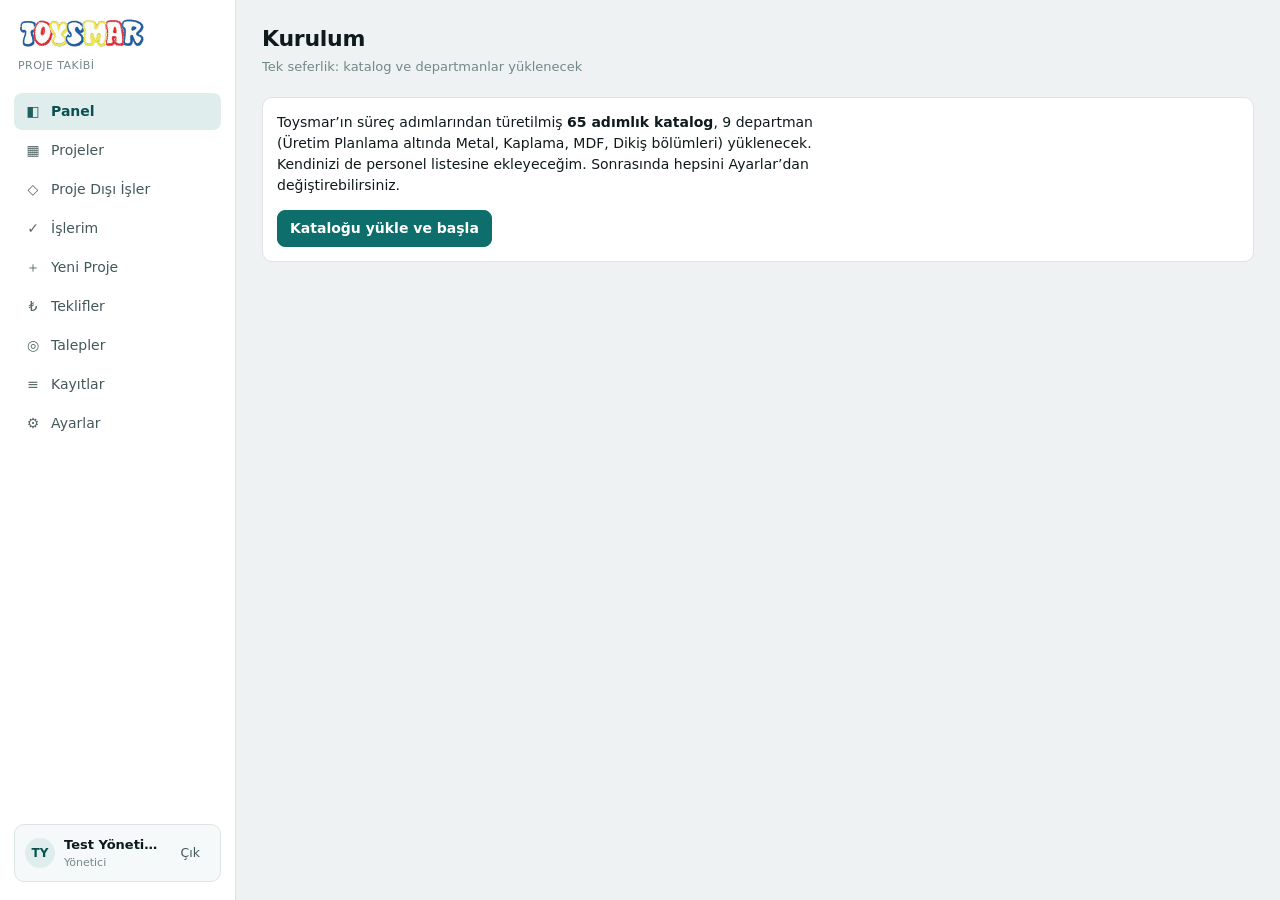
==== commit 392201da: "Testler: ortak senaryo dosyası, tarayıcı içi koşucu ve sürüm 2 kataloğu (4/4) Akışın tamamı test/sui" ====
--- a/test/index.html
+++ b/test/index.html
@@ -22,6 +22,22 @@
     };
   })();
 </script>
+<script>
+  // Tarayıcı içi koşucu için: sayfa yenilense de JS hataları biriksin.
+  (function () {
+    var KEY = "toysmar.testerrors";
+    function push(msg) {
+      try {
+        var list = JSON.parse(sessionStorage.getItem(KEY) || "[]");
+        list.push(String(msg)); sessionStorage.setItem(KEY, JSON.stringify(list));
+      } catch (e) {}
+    }
+    window.addEventListener("error", function (e) { push(e.message || "hata"); });
+    window.addEventListener("unhandledrejection", function (e) { push("promise: " + ((e.reason && e.reason.message) || e.reason)); });
+    var ce = console.error;
+    console.error = function () { push("console: " + [].slice.call(arguments).join(" ")); ce.apply(console, arguments); };
+  })();
+</script>
 <script src="mock-firebase.js"></script>
 <script>
   // Yapılandırma kontrolünü geçmek için sahte değerler.
--- a/assets/app.css
+++ b/assets/app.css
@@ -207,11 +207,36 @@
   .kpi:nth-child(-n+2){border-bottom:1px solid var(--line-soft)}
 }
 
+/* ---------- panel: proje işleri | proje dışı işler ---------- */
+.split{display:grid; grid-template-columns:1fr 1fr; gap:16px; align-items:start}
+.side{display:flex; flex-direction:column; gap:10px; min-width:0}
+.side-head{display:flex; align-items:baseline; gap:10px; padding:0 2px}
+.side-head h2{font-size:15px; font-weight:700}
+.side-head .muted{font-size:12.5px}
+.side-head .btn{margin-left:auto}
+.side .kpis .kpi{padding:12px 13px}
+.side .kpis .kpi .n{font-size:24px}
+@media (max-width:1180px){.split{grid-template-columns:1fr}}
+table.att td{padding:7px 10px}
+.att-sub{font-size:11.5px; margin-top:1px}
+.att-more{padding:6px 10px; border-top:1px solid var(--line-soft)}
+.tag-urgent{background:var(--late-soft); color:var(--late); border-color:currentColor}
+.tag-job{cursor:pointer; font:inherit; font-size:11px; font-weight:600}
+.tag-job:hover{border-color:var(--ink-soft)}
+.tedit{font-size:11.5px; margin-left:4px; font-weight:400}
+.job-head{flex-wrap:wrap}
+.dot-job{background:var(--ink-mid)}
+
 /* ---------- çubuklar ---------- */
 .bar-row{display:grid; grid-template-columns:120px 1fr 46px; gap:10px; align-items:center; padding:5px 0}
 .bar-track{height:7px; background:var(--surface-3); border-radius:4px; overflow:hidden}
 .bar-fill{height:100%; background:var(--accent); border-radius:4px}
 .bar-fill.is-late{background:var(--late)}
+.bar-stack{display:flex}
+.bar-stack .bar-fill{border-radius:0; flex:none}
+.bar-stack .bar-fill.is-job{background:var(--ink-mid)}
+.bar-row-load{grid-template-columns:120px 1fr 28px 44px}
+.bar-late{display:inline-block; background:var(--late-soft); color:var(--late); font-weight:600; font-size:10.5px; padding:0 5px; border-radius:999px; white-space:nowrap}
 .bar-val{font-family:"IBM Plex Mono"; font-size:12px; text-align:right; font-variant-numeric:tabular-nums; color:var(--ink-mid)}
 .prog{display:flex; align-items:center; gap:8px; min-width:120px}
 .prog .bar-track{flex:1; min-width:60px}
@@ -291,6 +316,8 @@
   border-radius:7px; padding:7px 9px; font-size:13.5px;
 }
 .f textarea{min-height:62px; resize:vertical}
+.f.mcheck{display:flex; align-items:flex-start; gap:8px; font-size:13px; cursor:pointer; color:var(--ink-mid)}
+.f.mcheck input{width:auto; margin-top:3px; accent-color:var(--late)}
 .f input:focus,.f select:focus,.f textarea:focus{border-color:var(--accent); outline:none; box-shadow:0 0 0 3px var(--accent-soft)}
 .inp-sm{background:var(--surface); border:1px solid var(--line); border-radius:6px; padding:4px 6px; font-size:12.5px; width:100%}
 .inp-sm:focus{border-color:var(--accent); outline:none}
@@ -324,6 +351,9 @@
 .thead-row{display:grid; grid-template-columns:minmax(150px,1.4fr) 116px 118px 122px 112px 104px; gap:9px; padding:7px 12px; border-bottom:1px solid var(--line); background:var(--surface-2)}
 .thead-row span{font-size:10.5px; letter-spacing:.07em; text-transform:uppercase; color:var(--ink-soft); font-weight:600}
 .c-act{display:flex; flex-direction:column; align-items:flex-start; gap:3px}
+.dcell{display:flex; flex-direction:column; gap:3px}
+.sec-sel{font-size:11.5px; padding:3px 6px}
+.sec-title{font-size:11px; letter-spacing:.06em; text-transform:uppercase; color:var(--ink-soft); font-weight:600; margin:10px 0 0}
 @media (max-width:900px){
   .trow,.thead-row{grid-template-columns:1fr 1fr; gap:8px}
   .thead-row{display:none}
--- a/assets/teklif.css
+++ b/assets/teklif.css
@@ -101,6 +101,34 @@
 .qres-nm{font-size:13px; font-weight:600}
 .qres-meta{font-size:11.5px; color:var(--ink-soft)}
 .qres-free .qres-nm{font-weight:500; color:var(--accent-ink)}
+.qres-meta strong{color:var(--ink); font-family:"IBM Plex Mono",monospace}
+.qres-grp{background:var(--surface-3); padding:4px 11px; font-size:10.5px; letter-spacing:.07em; text-transform:uppercase; font-weight:600; color:var(--ink-mid); border-bottom:1px solid var(--line-soft)}
+.qres-head{display:flex; align-items:center; justify-content:space-between; gap:8px; padding:6px 11px; background:var(--accent-soft); color:var(--accent-ink); font-size:12.5px; font-weight:600; border-bottom:1px solid var(--line-soft)}
+.qgroups{display:flex; flex-wrap:wrap; gap:6px; padding:8px 0 2px}
+.qgrp{background:var(--surface-2); border:1px solid var(--line); border-radius:999px; padding:4px 11px; font-size:12.5px; cursor:pointer; color:var(--ink-mid)}
+.qgrp:hover{border-color:var(--accent); color:var(--accent-ink); background:var(--accent-soft)}
+.qgrp .mono{font-size:11px; color:var(--ink-soft); margin-left:2px}
+
+/* ---------- fiyat listesi içe aktarma özeti ---------- */
+.imp-meta{font-size:13px; color:var(--ink-mid); margin-bottom:10px}
+.imp-kpis{display:flex; flex-wrap:wrap; gap:8px; margin-bottom:12px}
+.imp-kpi{background:var(--surface-2); border:1px solid var(--line); border-radius:8px; padding:7px 12px; font-size:12px; color:var(--ink-soft); display:flex; flex-direction:column; min-width:96px}
+.imp-kpi b{font-family:Archivo,sans-serif; font-size:20px; color:var(--ink); line-height:1.1}
+.imp-kpi.is-warn b{color:var(--warn)}
+.imp-h{font-size:12px; letter-spacing:.06em; text-transform:uppercase; color:var(--ink-mid); margin:14px 0 4px; padding-bottom:3px; border-bottom:1px solid var(--line)}
+.imp-list{margin:0; padding-left:0; list-style:none; font-size:13px; max-height:220px; overflow:auto}
+.imp-list li{padding:3px 0; border-bottom:1px solid var(--line-soft); display:flex; flex-wrap:wrap; gap:6px; align-items:baseline}
+.imp-list li:last-child{border-bottom:0}
+.imp-list .mono{font-size:12px; color:var(--ink-soft)}
+.imp-price{margin-left:auto; font-family:"IBM Plex Mono",monospace; font-size:12.5px; white-space:nowrap}
+.imp-up{color:var(--late); font-weight:600}
+.imp-down{color:var(--ok); font-weight:600}
+
+/* ---------- katalogda listeden gelen satır ---------- */
+.pcat-row.pcat-sheet{grid-template-columns:minmax(0,1fr) 100px 120px 70px auto}
+.pcat-name{font-weight:600; font-size:13px}
+.pcat-price{text-align:right; font-size:12.5px}
+.pcat-row.is-off{opacity:.55}
 
 /* ---------- görsel ---------- */
 .qdrop{display:flex; flex-direction:column; align-items:center; gap:3px; padding:20px; border:1.5px dashed var(--line-strong); border-radius:10px; cursor:pointer; text-align:center; background:var(--surface-2)}
